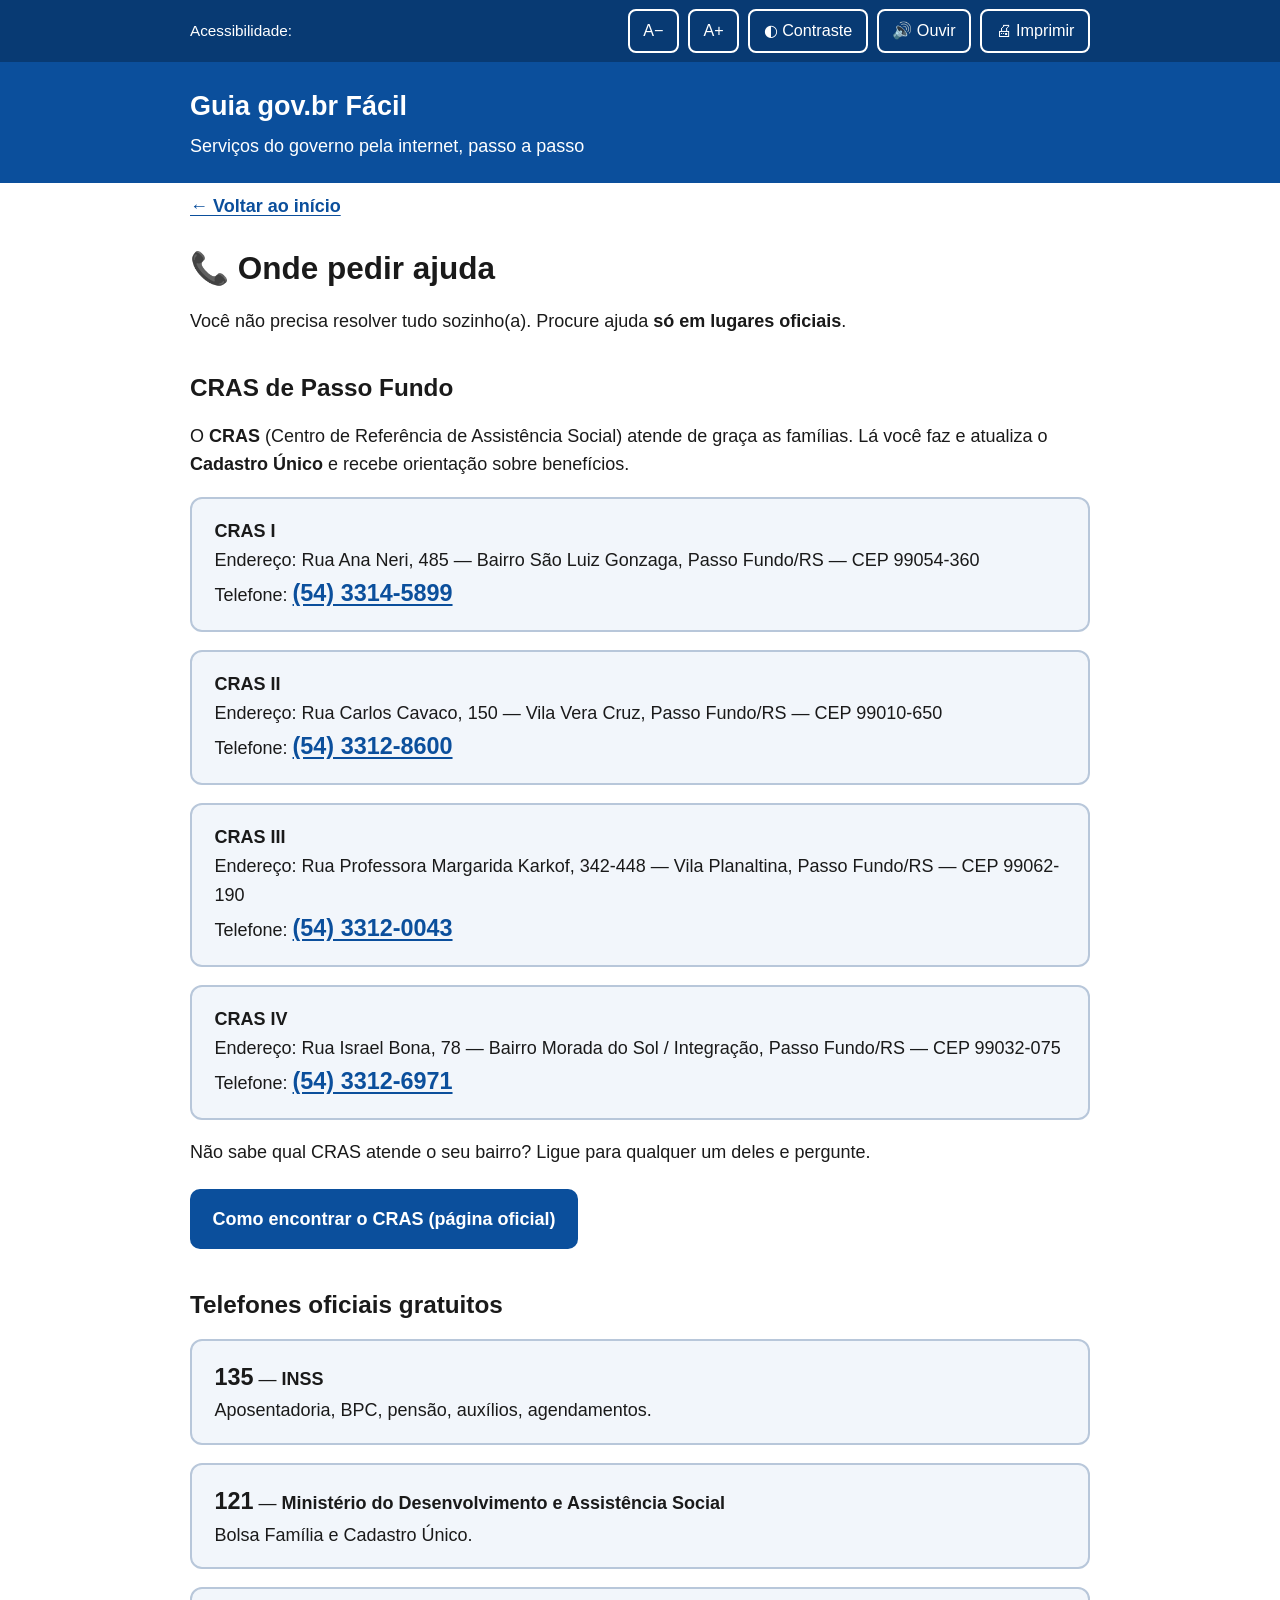
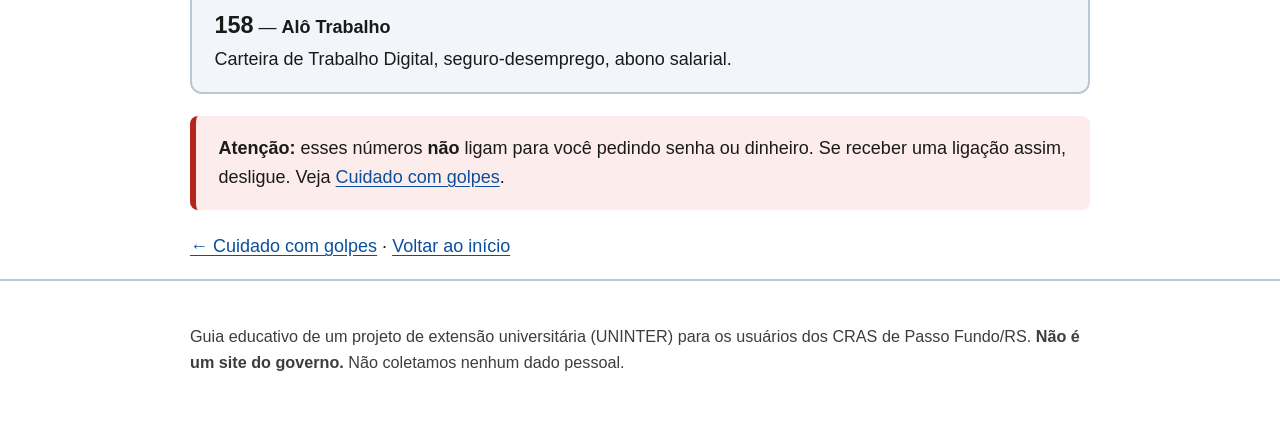
==== ajuda.html @ 344e07c2 "Primeira versão do Guia gov.br Fácil Guia acessível com passo a passo para conta gov.br, Meu INSS, C" ====
<!DOCTYPE html>
<html lang="pt-BR">
<head>
  <meta charset="utf-8">
  <meta name="viewport" content="width=device-width, initial-scale=1">
  <title>Onde pedir ajuda — Guia gov.br Fácil</title>
  <meta name="description" content="CRAS de Passo Fundo e telefones oficiais gratuitos para tirar dúvidas sobre serviços do governo.">
  <link rel="stylesheet" href="css/style.css">
  <script src="js/acessibilidade.js"></script>
</head>
<body>
  <a class="pular" href="#conteudo">Pular para o conteúdo</a>
  <div id="barra-acess" class="barra-acess" role="region" aria-label="Recursos de acessibilidade"></div>

  <header class="topo">
    <div class="container">
      <p class="marca"><a href="index.html">Guia gov.br Fácil</a></p>
      <p>Serviços do governo pela internet, passo a passo</p>
    </div>
  </header>

  <main id="conteudo" class="container" tabindex="-1">
    <a class="voltar" href="index.html">← Voltar ao início</a>
    <h1>📞 Onde pedir ajuda</h1>

    <p>Você não precisa resolver tudo sozinho(a). Procure ajuda <strong>só em lugares oficiais</strong>.</p>

    <h2>CRAS de Passo Fundo</h2>
    <p>O <strong>CRAS</strong> (Centro de Referência de Assistência Social) atende de graça as famílias. Lá você faz e atualiza o <strong>Cadastro Único</strong> e recebe orientação sobre benefícios.</p>

    <ul class="contatos">
      <li>
        <strong>CRAS I</strong><br>
        Endereço: Rua Ana Neri, 485 — Bairro São Luiz Gonzaga, Passo Fundo/RS — CEP 99054-360<br>
        Telefone: <a class="tel" href="tel:+555433145899">(54) 3314-5899</a>
      </li>
      <li>
        <strong>CRAS II</strong><br>
        Endereço: Rua Carlos Cavaco, 150 — Vila Vera Cruz, Passo Fundo/RS — CEP 99010-650<br>
        Telefone: <a class="tel" href="tel:+555433128600">(54) 3312-8600</a>
      </li>
      <li>
        <strong>CRAS III</strong><br>
        Endereço: Rua Professora Margarida Karkof, 342-448 — Vila Planaltina, Passo Fundo/RS — CEP 99062-190<br>
        Telefone: <a class="tel" href="tel:+555433120043">(54) 3312-0043</a>
      </li>
      <li>
        <strong>CRAS IV</strong><br>
        Endereço: Rua Israel Bona, 78 — Bairro Morada do Sol / Integração, Passo Fundo/RS — CEP 99032-075<br>
        Telefone: <a class="tel" href="tel:+555433126971">(54) 3312-6971</a>
      </li>
    </ul>
    <p>Não sabe qual CRAS atende o seu bairro? Ligue para qualquer um deles e pergunte.</p>
    <p class="nao-imprimir"><a class="botao" href="https://www.gov.br/pt-br/servicos/acessar-o-cras-centro-de-referencia-da-assistencia-social" rel="noopener">Como encontrar o CRAS (página oficial)</a></p>

    <h2>Telefones oficiais gratuitos</h2>
    <ul class="contatos">
      <li>
        <span class="tel">135</span> — <strong>INSS</strong><br>
        Aposentadoria, BPC, pensão, auxílios, agendamentos.
      </li>
      <li>
        <span class="tel">121</span> — <strong>Ministério do Desenvolvimento e Assistência Social</strong><br>
        Bolsa Família e Cadastro Único.
      </li>
      <li>
        <span class="tel">158</span> — <strong>Alô Trabalho</strong><br>
        Carteira de Trabalho Digital, seguro-desemprego, abono salarial.
      </li>
    </ul>

    <div class="perigo">
      <p><strong>Atenção:</strong> esses números <strong>não</strong> ligam para você pedindo senha ou dinheiro. Se receber uma ligação assim, desligue. Veja <a href="golpes.html">Cuidado com golpes</a>.</p>
    </div>

    <p><a href="golpes.html">← Cuidado com golpes</a> · <a href="index.html">Voltar ao início</a></p>
  </main>

  <footer class="rodape">
    <div class="container">
      <p>Guia educativo de um projeto de extensão universitária (UNINTER) para os usuários dos CRAS de Passo Fundo/RS. <strong>Não é um site do governo.</strong> Não coletamos nenhum dado pessoal.</p>
    </div>
  </footer>
</body>
</html>
---- css/style.css ----
/* Guia gov.br Fácil — estilos
   Cores com contraste mínimo 4.5:1 (WCAG 2.1 AA). Modo alto contraste: preto/amarelo. */

:root {
  --fundo: #ffffff;
  --texto: #1a1a1a;
  --texto-suave: #3d3d3d;
  --primaria: #0b4f9c;
  --primaria-escura: #083a73;
  --sobre-primaria: #ffffff;
  --cartao: #f2f6fb;
  --borda: #b8c7da;
  --alerta-fundo: #fff4e5;
  --alerta-borda: #b35900;
  --perigo-fundo: #fdecec;
  --perigo-borda: #b3261e;
  --ok-fundo: #e8f5e9;
  --ok-borda: #2e7d32;
  --foco: #ffbf00;
  --escala: 1;
}

html.alto-contraste {
  --fundo: #000000;
  --texto: #ffffff;
  --texto-suave: #ffffff;
  --primaria: #ffff00;
  --primaria-escura: #ffff00;
  --sobre-primaria: #000000;
  --cartao: #000000;
  --borda: #ffffff;
  --alerta-fundo: #000000;
  --alerta-borda: #ffff00;
  --perigo-fundo: #000000;
  --perigo-borda: #ffff00;
  --ok-fundo: #000000;
  --ok-borda: #ffff00;
  --foco: #00ffff;
}

* { box-sizing: border-box; }

html { font-size: calc(112.5% * var(--escala)); } /* 18px base */

body {
  margin: 0;
  background: var(--fundo);
  color: var(--texto);
  font-family: Verdana, "Segoe UI", Arial, sans-serif;
  line-height: 1.6;
}

a { color: var(--primaria); text-decoration: underline; text-underline-offset: 3px; }
html.alto-contraste a { color: #ffff00; }

:focus-visible {
  outline: 4px solid var(--foco);
  outline-offset: 3px;
}

.pular {
  position: absolute;
  left: -9999px;
  top: 0;
  background: var(--primaria);
  color: var(--sobre-primaria);
  padding: .75rem 1rem;
  z-index: 100;
}
.pular:focus { left: 1rem; top: 1rem; }

.container { max-width: 52rem; margin: 0 auto; padding: 0 1rem; }

/* Barra de acessibilidade */
.barra-acess {
  background: var(--primaria-escura);
  color: var(--sobre-primaria);
}
.barra-acess .container {
  display: flex;
  flex-wrap: wrap;
  gap: .5rem;
  padding-top: .5rem;
  padding-bottom: .5rem;
  align-items: center;
  justify-content: flex-end;
}
.barra-acess span { margin-right: auto; font-size: .85rem; }
.barra-acess button {
  font: inherit;
  font-size: .9rem;
  min-height: 44px;
  min-width: 44px;
  padding: .35rem .75rem;
  border: 2px solid var(--sobre-primaria);
  background: transparent;
  color: var(--sobre-primaria);
  border-radius: 8px;
  cursor: pointer;
}
html.alto-contraste .barra-acess { background: #000; border-bottom: 2px solid #ffff00; }
html.alto-contraste .barra-acess button { border-color: #ffff00; color: #ffff00; }
.barra-acess button[aria-pressed="true"] { background: var(--sobre-primaria); color: var(--primaria-escura); }
html.alto-contraste .barra-acess button[aria-pressed="true"] { background: #ffff00; color: #000; }

/* Cabeçalho */
.topo { background: var(--primaria); color: var(--sobre-primaria); padding: 1.25rem 0; }
html.alto-contraste .topo { background: #000; border-bottom: 2px solid #ffff00; }
.topo a { color: var(--sobre-primaria); text-decoration: none; }
.topo .marca { font-size: 1.5rem; font-weight: bold; margin: 0; }
.topo p { margin: .25rem 0 0; }

main { padding: 1.5rem 0 3rem; }

h1 { font-size: 1.75rem; line-height: 1.3; margin: .5rem 0 1rem; }
h2 { font-size: 1.35rem; line-height: 1.3; margin: 2rem 0 .75rem; }
h3 { font-size: 1.1rem; margin: 1.25rem 0 .5rem; }

.voltar {
  display: inline-block;
  margin-bottom: .5rem;
  padding: .5rem 0;
  font-weight: bold;
}

/* Menu de serviços na página inicial */
.menu-servicos { list-style: none; padding: 0; display: grid; gap: 1rem; grid-template-columns: 1fr; }
@media (min-width: 640px) { .menu-servicos { grid-template-columns: 1fr 1fr; } }
.menu-servicos a {
  display: flex;
  gap: 1rem;
  align-items: center;
  min-height: 5rem;
  padding: 1rem 1.25rem;
  background: var(--cartao);
  border: 2px solid var(--borda);
  border-radius: 12px;
  color: var(--texto);
  text-decoration: none;
  font-weight: bold;
  font-size: 1.1rem;
}
.menu-servicos a:hover { border-color: var(--primaria); }
.menu-servicos .icone { font-size: 2rem; line-height: 1; }
.menu-servicos small { display: block; font-weight: normal; font-size: .85rem; color: var(--texto-suave); }

/* Passo a passo */
ol.passos { list-style: none; padding: 0; counter-reset: passo; margin: 0; }
ol.passos > li {
  counter-increment: passo;
  position: relative;
  background: var(--cartao);
  border: 2px solid var(--borda);
  border-radius: 12px;
  padding: 1rem 1rem 1rem 4.25rem;
  margin-bottom: 1rem;
}
ol.passos > li::before {
  content: counter(passo);
  position: absolute;
  left: 1rem;
  top: 1rem;
  width: 2.5rem;
  height: 2.5rem;
  border-radius: 50%;
  background: var(--primaria);
  color: var(--sobre-primaria);
  font-weight: bold;
  display: flex;
  align-items: center;
  justify-content: center;
}
ol.passos > li strong:first-child { display: block; margin-bottom: .25rem; }

/* Caixas de aviso */
.aviso, .perigo, .dica {
  border-left: 6px solid;
  border-radius: 8px;
  padding: 1rem 1.25rem;
  margin: 1.25rem 0;
}
.aviso { background: var(--alerta-fundo); border-color: var(--alerta-borda); }
.perigo { background: var(--perigo-fundo); border-color: var(--perigo-borda); }
.dica { background: var(--ok-fundo); border-color: var(--ok-borda); }
html.alto-contraste .aviso,
html.alto-contraste .perigo,
html.alto-contraste .dica { border: 2px solid #ffff00; border-left-width: 6px; }
.aviso > :first-child, .perigo > :first-child, .dica > :first-child { margin-top: 0; }
.aviso > :last-child, .perigo > :last-child, .dica > :last-child { margin-bottom: 0; }

/* Blocos que abrem e fecham */
details {
  border: 2px solid var(--borda);
  border-radius: 12px;
  margin: 1rem 0;
  background: var(--fundo);
}
summary {
  cursor: pointer;
  padding: 1rem 1.25rem;
  font-weight: bold;
  min-height: 44px;
}
details[open] summary { border-bottom: 2px solid var(--borda); }
details > div { padding: 1rem 1.25rem; }

/* Botão de link oficial */
.botao {
  display: inline-block;
  background: var(--primaria);
  color: var(--sobre-primaria) !important;
  text-decoration: none;
  font-weight: bold;
  padding: .85rem 1.25rem;
  border-radius: 10px;
  min-height: 44px;
  margin: .25rem 0;
}
html.alto-contraste .botao { border: 2px solid #ffff00; }
.botao:hover { background: var(--primaria-escura); }

/* Lista de contatos */
.contatos { list-style: none; padding: 0; }
.contatos li {
  background: var(--cartao);
  border: 2px solid var(--borda);
  border-radius: 12px;
  padding: 1rem 1.25rem;
  margin-bottom: 1rem;
}
.tel { font-size: 1.3rem; font-weight: bold; }

/* Rodapé */
.rodape {
  border-top: 2px solid var(--borda);
  padding: 1.5rem 0 2rem;
  font-size: .9rem;
  color: var(--texto-suave);
}

/* Impressão: vira cartilha */
@media print {
  .barra-acess, .pular, .voltar, .nao-imprimir { display: none !important; }
  html { font-size: 13pt; }
  body { background: #fff; color: #000; }
  .topo { background: #fff; color: #000; border-bottom: 2px solid #000; }
  .topo a { color: #000; }
  details { border: 1px solid #000; }
  details > div { display: block !important; }
  ol.passos > li, .aviso, .perigo, .dica, .contatos li { break-inside: avoid; background: #fff; }
  a[href^="http"]::after { content: " (" attr(href) ")"; font-size: .85em; word-break: break-all; }
  .botao { background: #fff; color: #000 !important; border: 1px solid #000; }
}

@media (prefers-reduced-motion: reduce) {
  * { scroll-behavior: auto !important; transition: none !important; }
}
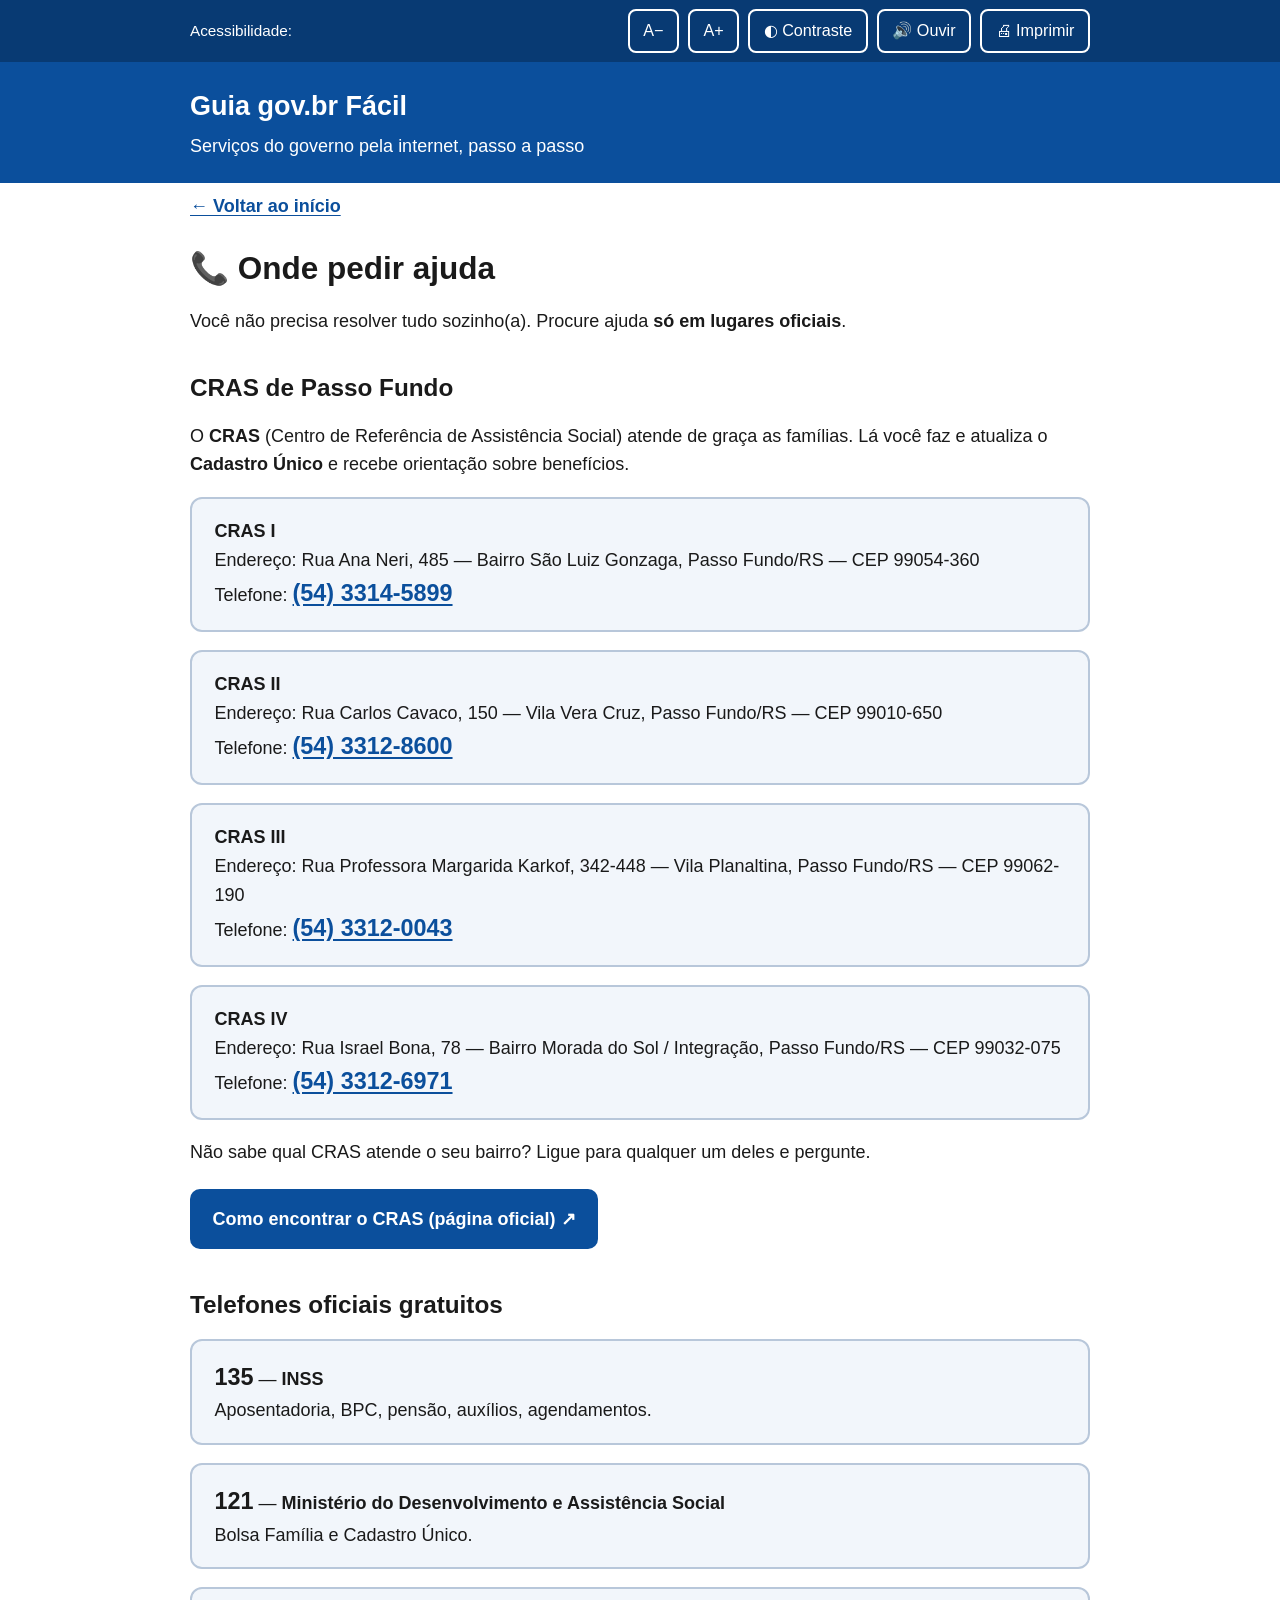
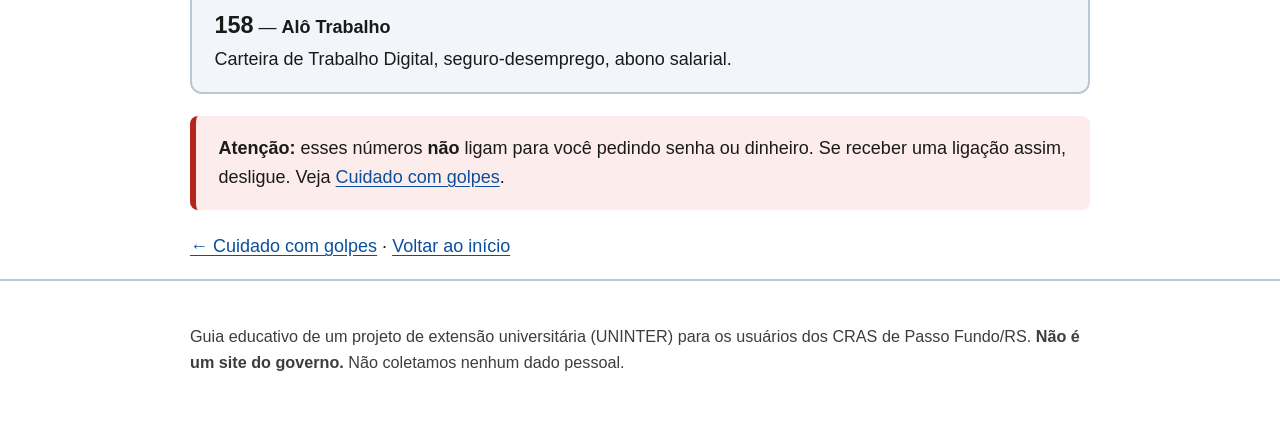
==== commit 30e80966: "Links externos abrem em nova aba" ====
--- a/ajuda.html
+++ b/ajuda.html
@@ -51,7 +51,7 @@
       </li>
     </ul>
     <p>Não sabe qual CRAS atende o seu bairro? Ligue para qualquer um deles e pergunte.</p>
-    <p class="nao-imprimir"><a class="botao" href="https://www.gov.br/pt-br/servicos/acessar-o-cras-centro-de-referencia-da-assistencia-social" rel="noopener">Como encontrar o CRAS (página oficial)</a></p>
+    <p class="nao-imprimir"><a class="botao" href="https://www.gov.br/pt-br/servicos/acessar-o-cras-centro-de-referencia-da-assistencia-social" target="_blank" rel="noopener noreferrer">Como encontrar o CRAS (página oficial) <span aria-hidden="true">↗</span><span class="sr-only"> (abre em nova aba)</span></a></p>
 
     <h2>Telefones oficiais gratuitos</h2>
     <ul class="contatos">
--- a/css/style.css
+++ b/css/style.css
@@ -71,6 +71,19 @@
 
 .container { max-width: 52rem; margin: 0 auto; padding: 0 1rem; }
 
+/* Texto só para leitores de tela */
+.sr-only {
+  position: absolute;
+  width: 1px;
+  height: 1px;
+  padding: 0;
+  margin: -1px;
+  overflow: hidden;
+  clip: rect(0, 0, 0, 0);
+  white-space: nowrap;
+  border: 0;
+}
+
 /* Barra de acessibilidade */
 .barra-acess {
   background: var(--primaria-escura);
